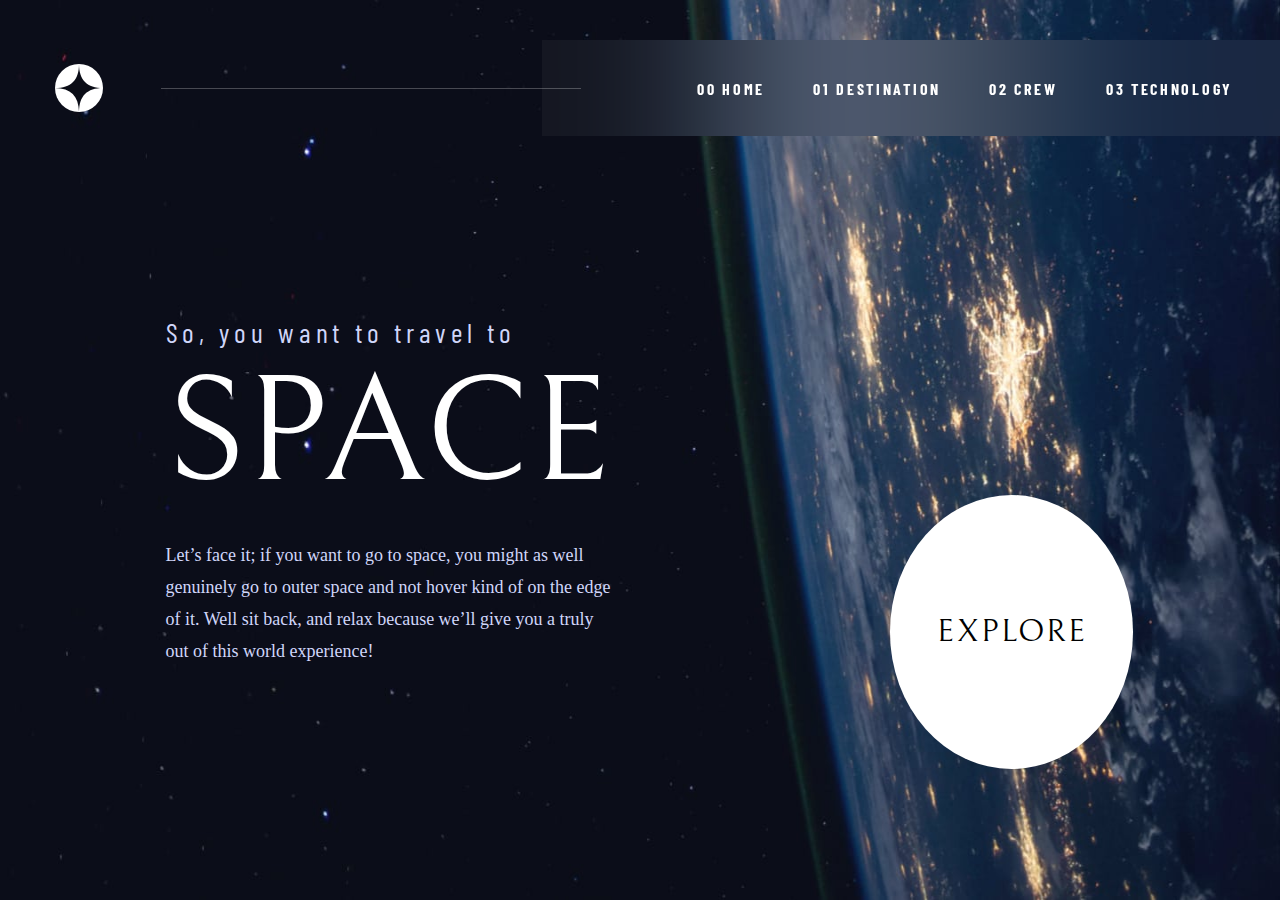
==== index.html @ c9f19805 "Ajout de la page d'accueil et des assets" ====
<!DOCTYPE html>
<html lang="en">
<head>
  <meta charset="UTF-8">
  <meta name="viewport" content="width=device-width, initial-scale=1.0">

  <link rel="icon" type="image/png" sizes="32x32" href="./assets/favicon-32x32.png">
  <link rel="stylesheet" href="./css/header.css">
  <link rel="stylesheet" href="./css/style.css">
  
  <title>Frontend Mentor | Space tourism website</title>
</head>
<body>

  
  <main class="container">
    <div class="background">
      <img src="./assets/home/background-home-desktop.jpg" alt="background-night" class="img_background">
    </div>
    <div class="container-logo">
        <img src="./assets/shared/logo.svg" alt="" srcset="">
    </div>
    <header>
      <div class="line"></div>
      <div class="container-menu">
        <ul class="menu">
          <li> <a href="">00  Home</a></li>
          <li> <a href="">01  Destination</a></li>
          <li> <a href="">02  Crew</a></li>
          <li> <a href="">03  Technology</a></li>
        </ul>
      </div>
    </header>

    <div class="explore">
      <div class="btn-explore">
        <a href="">EXPLORE</a>
      </div>
    </div>

    <div class="container-infos">
      <span class="heading-5">
        So, you want to travel to
      </span>
      <span class="heading-1">
        SPACE
      </span>
      <p class="text-infos">
        Let’s face it; if you want to go to space, you might as well genuinely go to 
        outer space and not hover kind of on the edge of it. Well sit back, and relax 
        because we’ll give you a truly out of this world experience!
      </p>
    </div>

  </main>

</body>
</html>
---- css/header.css ----
@import url('https://fonts.googleapis.com/css2?family=Bellefair&display=swap');
@import url('https://fonts.googleapis.com/css2?family=Barlow+Condensed&display=swap');

header{
    display: flex;
    position: absolute;
    align-items: center;
    width: 96%;
    height: 96px;
    left: 3.82%;
    top: 40px;
}

.container .line{
    position: absolute;
    width: 34.215%;
    height: 1px;
    left: 112px;
    background: #FFFFFF;
    mix-blend-mode: normal;
    opacity: 0.25;
    z-index: 1;
}


.container .container-logo{
    position: absolute;
    width: 48px;
    height: 48px;
    left: 55px;
    top: 64px;
    z-index: 1;
}

.container .container-menu{
    font-family: 'Barlow Condensed', sans-serif;
    font-size: 16px;
    position: absolute;
    width: 60.04%;
    /*((((830px * 100) / 100%) / 100) * 100%)*/
    height: 96px;
    left: 40.15%;
    background: rgba(255, 255, 255, 0.04);
    backdrop-filter: blur(81.5485px);
}

.container .menu{
    position: absolute;
    display: flex;
    align-items: center;
    justify-content: center;
    gap: 48px;
    width: 85%;
    height: 100%;
    margin: 0;
    padding: 0;
    left: 14.82%;
    right: 19.88%;
    list-style-type: none;
}

.container .menu li{
    text-transform: uppercase;
    line-height: 19px;
    font-weight: 700;
    letter-spacing: 2.7px;
}

.container .menu a{
    text-decoration: none;
    color: white;
}

@media screen and (max-width:1070px) {
    .container .menu{
        gap: 30px;
    }
}

@media screen and (max-width:955px) {
    .container .menu{
        gap: 20px;
    }
}
---- css/style.css ----
@import url('https://fonts.googleapis.com/css2?family=Bellefair&display=swap');
@import url('https://fonts.googleapis.com/css2?family=Barlow+Condensed&display=swap');

body{
    margin: 0;
    padding: 0;
    height: 100vh;
    min-height: 100vh;
}

.container{
    position: relative;
    width: 100%;
    height: 100%;
}

.background img{
    width: 100%;
    height: 100%;
    position: absolute;
    z-index: -1;
}

.explore{
    position: absolute;
    top: 55%;
    left: 69.51%;
    width: 19.03%;
    height: 30.44%  ;
}

.explore .btn-explore{
    display: flex;
    justify-content: center;
    align-items: center;
    position: absolute;
    font-family: 'Bellefair', serif;
    background-color: white;
    width: 100%;
    height: 100%;
    border-radius: 50%;
}

.explore .btn-explore a{
    text-decoration: none;
    color: black;
    font-size: 32px;
    letter-spacing: 2px;
    line-height: 37px;
}

.container-infos{
    display: flex;
    position: absolute;
    flex-direction: column;
    top: 35%;
    left: 165.5px;
    width: 450px;
}

.container-infos .text-infos{
    font-family: 'Barlow';
    font-style: normal;
    font-weight: 400;
    font-size: 18px;
    line-height: 32px;
    color: #D0D6F9;
    margin: 0;
    margin-top: 18px;
}

.heading-1{
    font-family: 'Bellefair';
    font-style: normal;
    font-weight: 400;
    font-size: 150px;
    line-height: 172px;
    color: #FFFFFF;
}

.heading-5{
    font-family: 'Barlow Condensed';
    font-style: normal;
    font-weight: 400;
    font-size: 28px;
    line-height: 34px;
    letter-spacing: 4.725px;
    color: #D0D6F9;
}
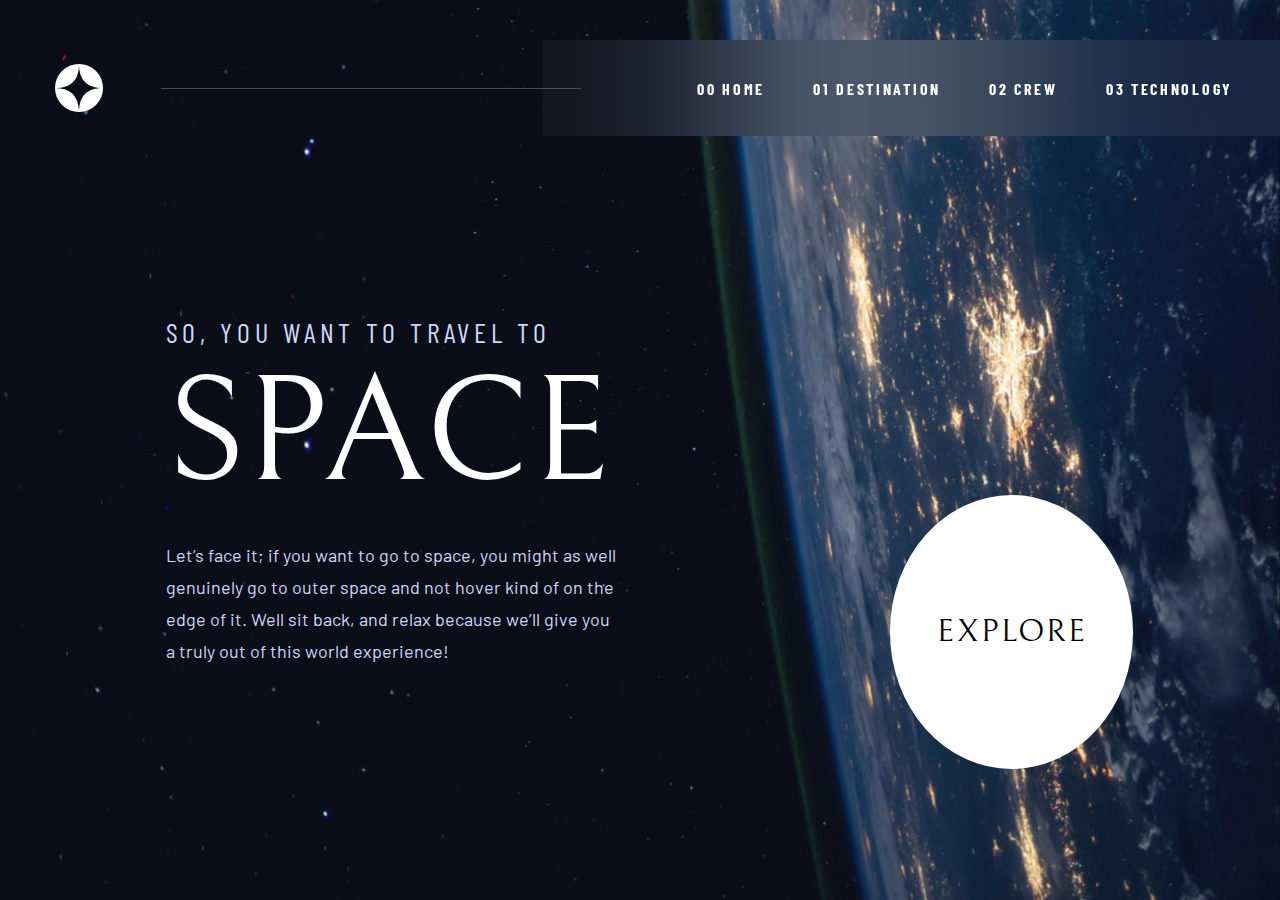
==== commit 4e3dad82: "Ajout page destination-moon et  correction de beug" ====
--- a/index.html
+++ b/index.html
@@ -5,7 +5,6 @@
   <meta name="viewport" content="width=device-width, initial-scale=1.0">
 
   <link rel="icon" type="image/png" sizes="32x32" href="./assets/favicon-32x32.png">
-  <link rel="stylesheet" href="./css/header.css">
   <link rel="stylesheet" href="./css/style.css">
   
   <title>Frontend Mentor | Space tourism website</title>
@@ -24,8 +23,8 @@
       <div class="line"></div>
       <div class="container-menu">
         <ul class="menu">
-          <li> <a href="">00  Home</a></li>
-          <li> <a href="">01  Destination</a></li>
+          <li> <a href="./index.html">00  Home</a></li>
+          <li> <a href="./destination-moon.html">01  Destination</a></li>
           <li> <a href="">02  Crew</a></li>
           <li> <a href="">03  Technology</a></li>
         </ul>
@@ -34,7 +33,7 @@
 
     <div class="explore">
       <div class="btn-explore">
-        <a href="">EXPLORE</a>
+        <a href="./destination-moon.html">EXPLORE</a>
       </div>
     </div>
 
--- a/css/style.css
+++ b/css/style.css
@@ -1,5 +1,4 @@
-@import url('https://fonts.googleapis.com/css2?family=Bellefair&display=swap');
-@import url('https://fonts.googleapis.com/css2?family=Barlow+Condensed&display=swap');
+@import "./header.css";
 
 body{
     margin: 0;
@@ -79,6 +78,7 @@
 }
 
 .heading-5{
+    text-transform: uppercase;
     font-family: 'Barlow Condensed';
     font-style: normal;
     font-weight: 400;
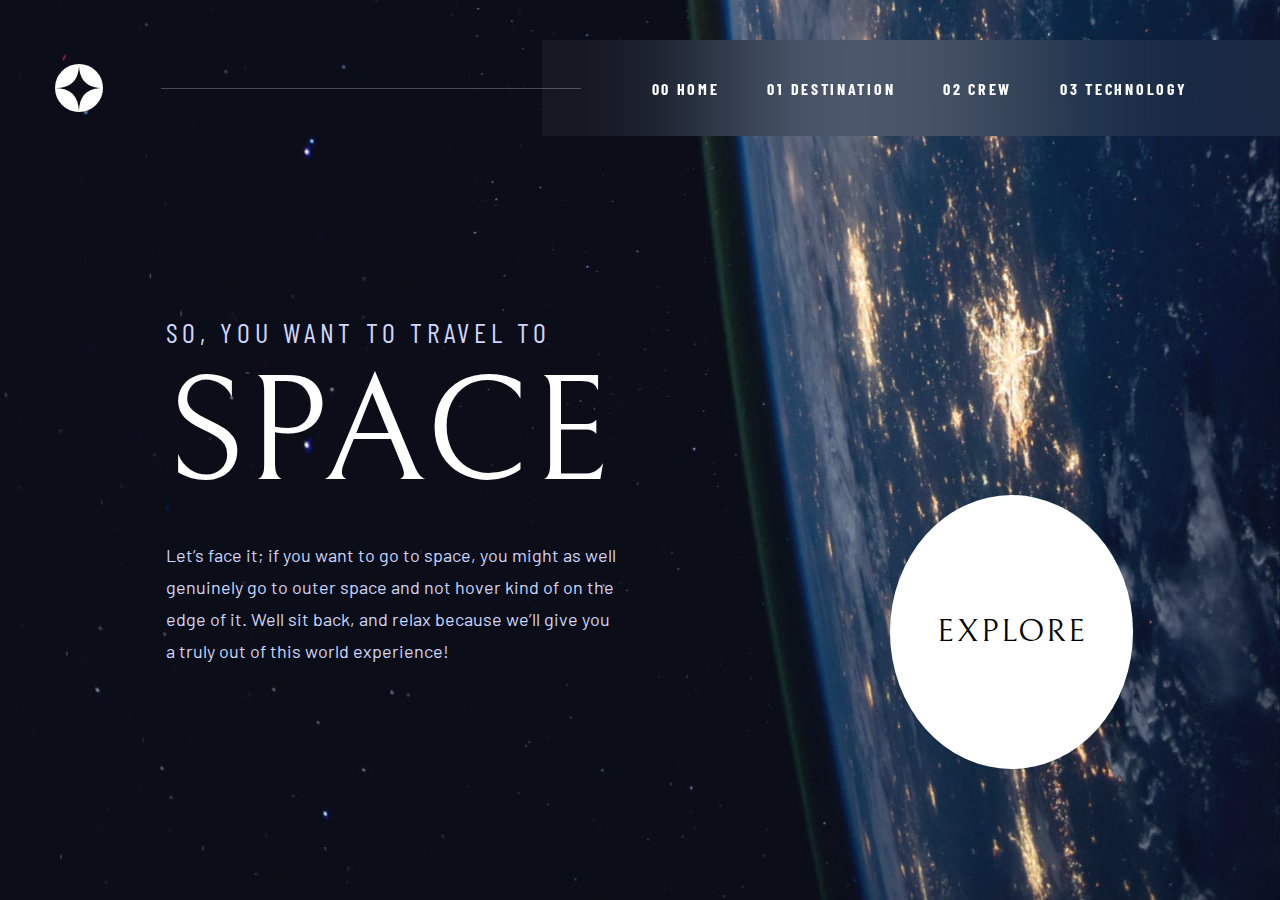
==== commit c876a2a5: "Ajout page technology et ajout JS" ====
--- a/index.html
+++ b/index.html
@@ -24,9 +24,9 @@
       <div class="container-menu">
         <ul class="menu">
           <li> <a href="./index.html">00  Home</a></li>
-          <li> <a href="./destination-moon.html">01  Destination</a></li>
-          <li> <a href="">02  Crew</a></li>
-          <li> <a href="">03  Technology</a></li>
+          <li> <a href="./destination.html">01  Destination</a></li>
+          <li> <a href="./crew.html">02  Crew</a></li>
+          <li> <a href="./technology.html">03  Technology</a></li>
         </ul>
       </div>
     </header>
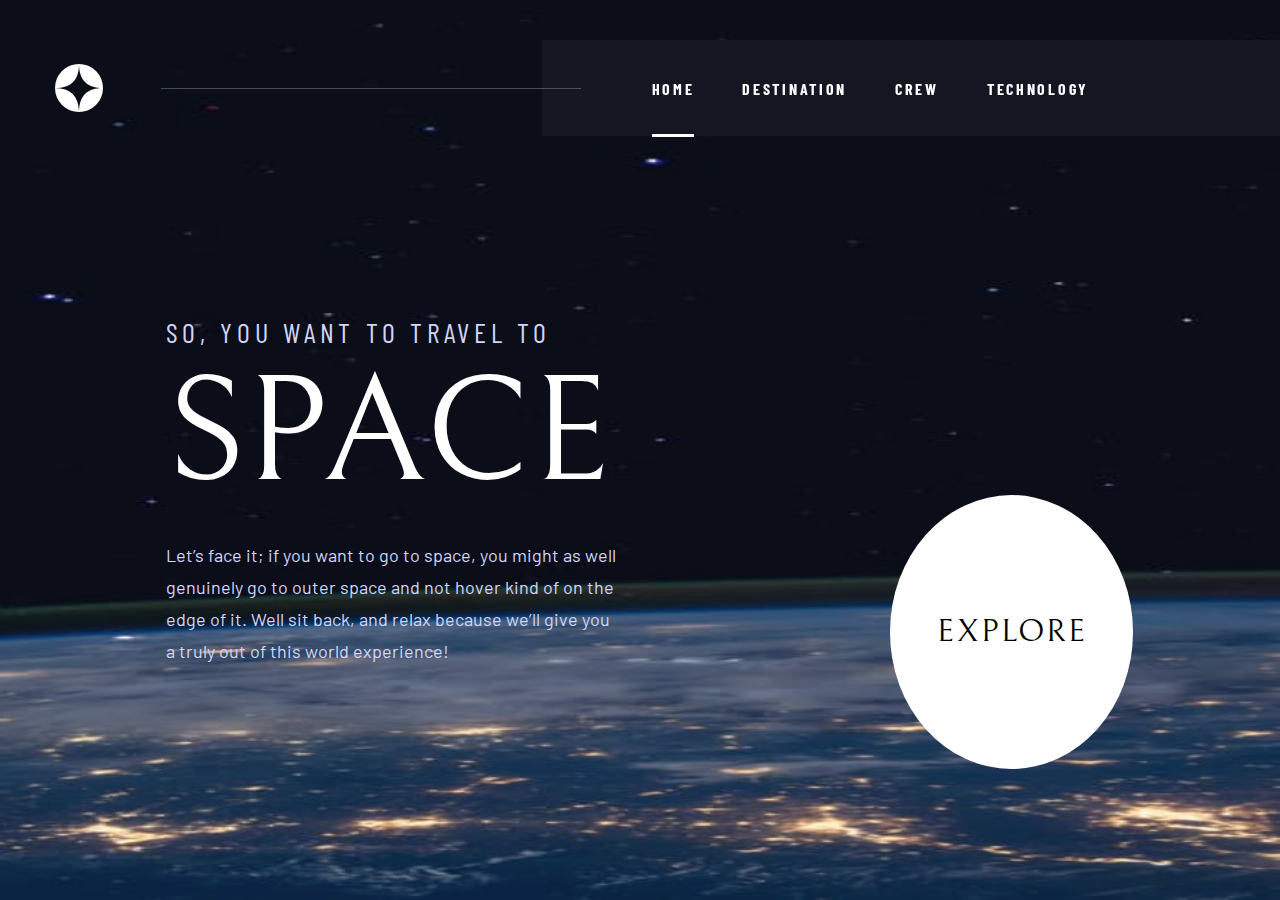
==== commit 750e8356: "Ajout responsive" ====
--- a/index.html
+++ b/index.html
@@ -14,26 +14,46 @@
   
   <main class="container">
     <div class="background">
-      <img src="./assets/home/background-home-desktop.jpg" alt="background-night" class="img_background">
+      <img src="./assets/home/background-home-mobile.jpg" alt="background-night" class="img_background">
     </div>
     <div class="container-logo">
         <img src="./assets/shared/logo.svg" alt="" srcset="">
     </div>
-    <header>
+
+    <div class="hamburger">
+      <img src="./assets/shared/icon-hamburger.svg" alt="">
+    </div>
+
+    <header class="header">
       <div class="line"></div>
       <div class="container-menu">
+        <div class="close">
+          <img src="./assets/shared/icon-close.svg" alt="">
+        </div>
         <ul class="menu">
-          <li> <a href="./index.html">00  Home</a></li>
-          <li> <a href="./destination.html">01  Destination</a></li>
-          <li> <a href="./crew.html">02  Crew</a></li>
-          <li> <a href="./technology.html">03  Technology</a></li>
+          <li> 
+            <a href="./index.html">Home</a>
+            <div class="selection active"></div>
+          </li>
+          <li> 
+            <a href="./destination.html">Destination</a>
+            <div class="selection"></div>
+          </li>
+          <li>
+            <a href="./crew.html">Crew</a>
+            <div class="selection"></div>
+          </li>
+          <li>
+            <a href="./technology.html">Technology</a>
+            <div class="selection"></div>
+          </li>
         </ul>
       </div>
     </header>
 
     <div class="explore">
       <div class="btn-explore">
-        <a href="./destination-moon.html">EXPLORE</a>
+        <a href="./destination.html">EXPLORE</a>
       </div>
     </div>
 
@@ -50,8 +70,9 @@
         because we’ll give you a truly out of this world experience!
       </p>
     </div>
+  </main>
 
-  </main>
+  <script src="./js/index.js"></script>
 
 </body>
 </html>--- a/css/style.css
+++ b/css/style.css
@@ -29,23 +29,32 @@
 }
 
 .explore .btn-explore{
-    display: flex;
-    justify-content: center;
-    align-items: center;
     position: absolute;
     font-family: 'Bellefair', serif;
     background-color: white;
     width: 100%;
     height: 100%;
     border-radius: 50%;
+    cursor: pointer;
+}
+
+.explore .btn-explore:hover{
+    transition: 1s;
+    box-shadow: 0 0 0 50px hsl(229, 13%, 16%);
 }
 
 .explore .btn-explore a{
+    display: flex;
+    align-items: center;
+    justify-content: center;
     text-decoration: none;
     color: black;
     font-size: 32px;
     letter-spacing: 2px;
     line-height: 37px;
+    width: 100%;
+    height: 100%;
+    border-radius: 50%;
 }
 
 .container-infos{
@@ -88,3 +97,49 @@
     color: #D0D6F9;
 }
 
+@media screen and (max-height:1024px) and (max-width:768px) {
+    .container-infos{
+        top: 19.75%;
+        text-align: center;
+    }
+
+    .explore{
+        top: 67.6%;
+        left: 34.244%;
+        width: 31.51%;
+        height: 23.63%;
+    }
+}
+
+@media screen and (max-height:667px) and (max-width:375px) {
+    .container-infos{
+        left: 50%;
+        top: 16.79%;
+        transform: translate(-50%);
+        width: 87.2%;
+    }
+
+    .heading-5{
+        font-size: 16px;
+        line-height: 19px;
+        letter-spacing: 2.7px;
+    }
+
+    .heading-1{
+        font-size: 80px;
+        line-height: 100px;
+    }
+
+    .container-infos .text-infos{
+        font-size: 15px;
+        line-height: 25px;
+    }
+
+    .explore{
+        top: 67.6%;
+        left: 34.244%;
+        width: 40%;
+        height: 22.489%;
+    }
+}
+
